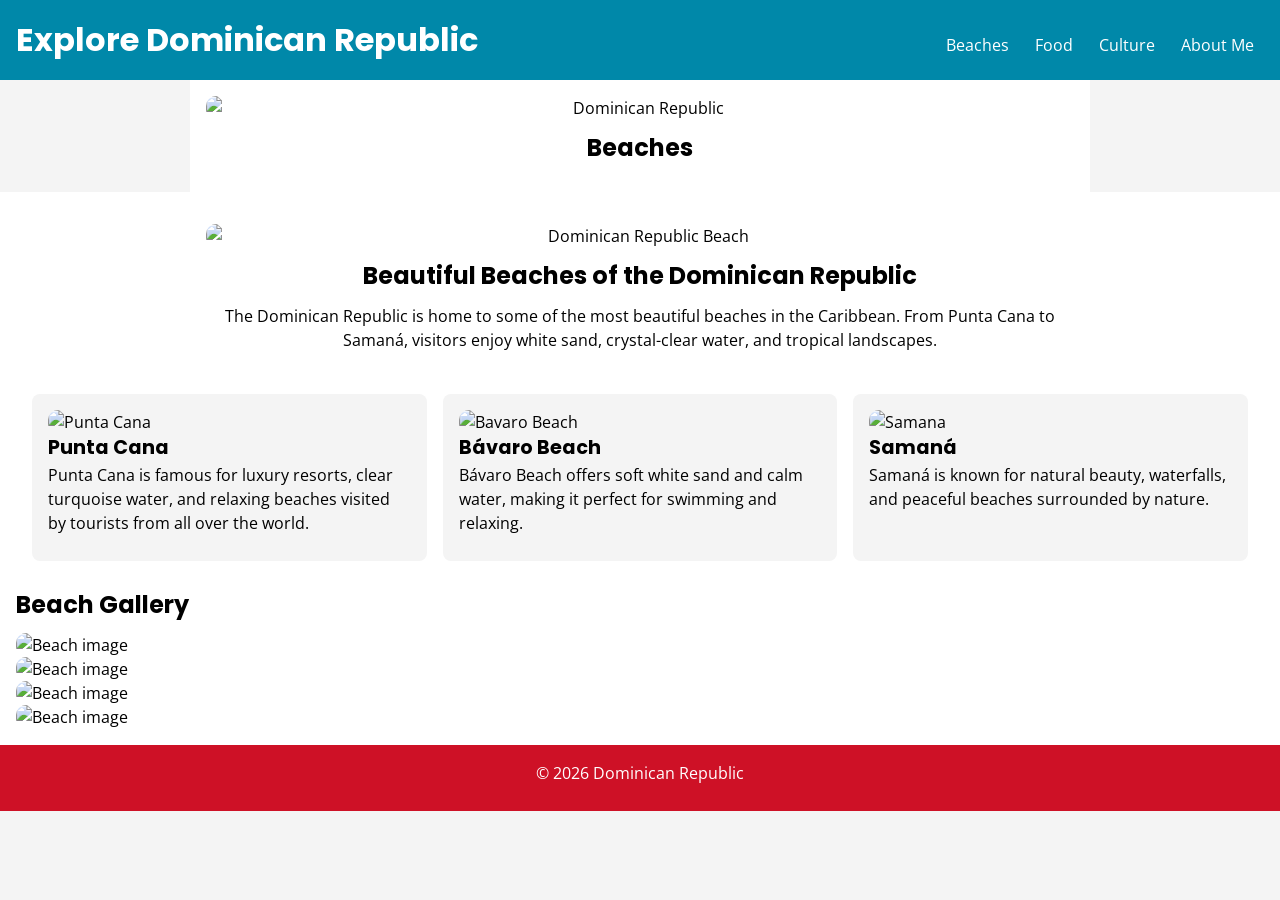
==== beaches.html @ 42fd1260 "Add files via upload" ====
<!DOCTYPE html>
<html lang="en">
<head>
  <meta charset="UTF-8">
  <meta name="viewport" content="width=device-width, initial-scale=1.0">
  <title>Dominican Republic</title>
  <link rel="stylesheet" href="style.css">
  <link rel="stylesheet" href="reset.css">
<link rel="stylesheet" href="style.css">
</head>

<body>

<script src="js/script.js"></script>

<header class="header">
 <h1>
    <a href="index.html" class="logo">
      Explore Dominican Republic
    </a>
  </h1>

  <!-- HAMBURGER BUTTON -->

  <button class="hamburger" id="hamburger">
    ☰
  </button>

  <!-- NAVIGATION -->

  <nav class="nav" id="nav-menu">

    <a href="beaches.html">Beaches</a>

    <a href="food.html">Food</a>

    <a href="culture.html">Culture</a>

    <a href="about.html">About Me</a>

  </nav>
</header>

<main>

  <!-- HERO -->
  <section class="hero">
    <img src="images/beaches1.webp" alt="Dominican Republic">
    <h2>Beaches</h2>
  </section>

  <!-- CARDS -->
  <section class="cards">
<main>

  <!-- HERO SECTION -->
  <section class="hero">

    <img src="images/beaches2.webp" alt="Dominican Republic Beach">

    <h2>Beautiful Beaches of the Dominican Republic</h2>

    <p>
      The Dominican Republic is home to some of the most beautiful beaches
      in the Caribbean. From Punta Cana to Samaná, visitors enjoy white sand,
      crystal-clear water, and tropical landscapes.
    </p>

  </section>

  <!-- BEACH CARDS -->
  <section class="cards">

    <div class="card">
      <img src="images/puntacana.webp" alt="Punta Cana">

      <h3>Punta Cana</h3>

      <p>
        Punta Cana is famous for luxury resorts, clear turquoise water,
        and relaxing beaches visited by tourists from all over the world.
      </p>
    </div>

    <div class="card">
      <img src="images/bavaro.webp" alt="Bavaro Beach">

      <h3>Bávaro Beach</h3>

      <p>
        Bávaro Beach offers soft white sand and calm water,
        making it perfect for swimming and relaxing.
      </p>
    </div>

    <div class="card">
      <img src="images/samana.webp" alt="Samana">

      <h3>Samaná</h3>

      <p>
        Samaná is known for natural beauty, waterfalls,
        and peaceful beaches surrounded by nature.
      </p>
    </div>

  </section>

  <!-- GALLERY -->
  <section class="gallery">

    <h2>Beach Gallery</h2>

    <div class="gallery-grid">

      <img src="images/bahiadelashagilas1.webp" alt="Beach image">

      <img src="images/bahiadelashagilas2.webp" alt="Beach image">

      <img src="images/bahiadelashagilas5.webp" alt="Beach image">

      <img src="images/bahiadelashagilas4.webp" alt="Beach image">

    </div>

  </section>



</body>
</html>

  </section>

</main>

<footer class="footer">
  <p>© 2026 Dominican Republic</p>
</footer>

<script src="js/script.js"></script>

</body>
</html>
---- style.css ----
@import url('https://fonts.googleapis.com/css2?family=Poppins:wght@400;600&family=Open+Sans:wght@400;500&display=swap');
/* RESET */
* {
  margin: 0;
  padding: 0;
  box-sizing: border-box;
}

/* BODY */
body {
  font-family: 'open sans', sans-serif;
}
/* HEADINGS */
h1, h2, h3 {
  font-family: 'Poppins', sans-serif;
}

/* HEADER */
.header {
  background: #002D62;
  color: white;
  padding: 1rem;
}

.nav a {
  color: white;
  margin-right: 10px;
  text-decoration: none;
}

/* HERO */
.hero {
  text-align: center;
  padding: 1rem;
}

.hero img {
  width: 100%;
}

/* CARDS - MOBILE */
.cards {
  display: flex;
  flex-direction: column;
  gap: 1rem;
  padding: 1rem;
}

.card {
  background: #f4f4f4;
  padding: 1rem;
}

/* FOOTER */
.footer {
  background: #CE1126;
  color: white;
  text-align: center;
  padding: 1rem;
}
/* TABLET */
@media (min-width: 768px) {

  .nav {
    margin-top: 10px;
  }

  .cards {
    flex-direction: row;
  }

  .card {
    flex: 1;
  }

}
/* DESKTOP */
@media (min-width: 1024px) {

  .header {
    display: flex;
    justify-content: space-between;
    align-items: center;
  }

  .hero {
    max-width: 900px;
    margin: auto;
  }

}
h2 {
  margin: 10px 0;
}

p {
  margin-bottom: 10px;
}

.card {
  border-radius: 8px;
}
body {
  background-color: #f4f4f4;
}

.hero {
  background: white;
}

.cards {
  background: #ffffff;
}

h1 {
  font-size: 2rem;
}

h2 {
  font-size: 1.5rem;
}

h3 {
  font-size: 1.2rem;
}

p {
  font-size: 1rem;
}
.logo:hover {
  color: #CE1126;
  text-decoration: underline;
}
/* BEACH PAGE */

.beach-info {
  padding: 2rem 1rem;
  text-align: center;
}

.beach-info h2 {
  margin-bottom: 1rem;
}

.beach-info ul {
  list-style: none;
  padding: 0;
}

.beach-info li {
  background: #f4f4f4;
  margin: 10px auto;
  padding: 1rem;
  max-width: 400px;
  border-radius: 8px;
}
/* FOOD PAGE */

.food-info {
  padding: 2rem 1rem;
  text-align: center;
}

.food-info h2 {
  margin-bottom: 1rem;
}

.food-info ul {
  list-style: none;
  padding: 0;
}

.food-info li {
  background: #f4f4f4;
  margin: 10px auto;
  padding: 1rem;
  max-width: 400px;
  border-radius: 8px;
}
/* CULTURE PAGE */

.culture-info {
  padding: 2rem 1rem;
  text-align: center;
}

.culture-info h2 {
  margin-bottom: 1rem;
}

.culture-info ul {
  list-style: none;
  padding: 0;
}

.culture-info li {
  background: #f4f4f4;
  margin: 10px auto;
  padding: 1rem;
  max-width: 400px;
  border-radius: 8px;
}
img {
  width: 100%;
}
img {
  width: 100%;
  border-radius: 10px;
}
iframe {
  width: 100%;
  max-width: 100%;
  border-radius: 10px;
}
.hamburger {
  font-size: 2rem;
  cursor: pointer;
}
/* RESUME PAGE */

.resume-page {
  max-width: 900px;
  margin: 2rem auto;
  padding: 2rem;
  background: white;
  border-radius: 10px;
}

.resume-page h1,
.resume-page h2 {
  color: #0088a9;
  margin-top: 1.5rem;
}

.resume-page h4 {
  margin-top: 1rem;
}

.resume-page p,
.resume-page li {
  line-height: 1.6;
}

.resume-page ul {
  padding-left: 20px;
}
/* ABOUT PAGE */

.cards ul {
  padding-left: 20px;
}

.cards li {
  margin-bottom: 10px;
}
.logo {
  color: white;
  text-decoration: none;
}
/* RESUME SECTION */

.resume-section {
  padding: 2rem 1rem;
}

.resume-section h2 {
  text-align: center;
  margin-bottom: 2rem;
}

.resume-section ul {
  padding-left: 20px;
}

.resume-section li {
  margin-bottom: 10px;
}
/* HAMBURGER NAVIGATION */

.header {
  display: flex;
  justify-content: space-between;
  align-items: center;
  padding: 1rem;
  background-color: #0088a9;
}

.logo {
  color: white;
  text-decoration: none;
}

.nav {
  display: flex;
  gap: 1rem;
}

.nav a {
  color: white;
  text-decoration: none;
}

.hamburger {
  display: none;
  background: none;
  border: none;
  font-size: 2rem;
  color: white;
  cursor: pointer;
}

/* MOBILE + TABLET */

@media (max-width: 768px) {

  .hamburger {
    display: block;
  }

  .nav {
    display: none;
    flex-direction: column;
    position: absolute;
    top: 70px;
    right: 0;
    background: #0088a9;
    width: 200px;
    padding: 1rem;
  }

  .nav.show {
    display: flex;
  }

}
/* HERO SECTION */

.hero img {
  width: 100%;
  display: block;
}

.hero-text {
  background-color: rgba(0, 0, 0, 0.7);
  color: white;
  text-align: center;
  padding: 2rem 1rem;
}

.hero-text h2 {
  font-size: 2rem;
  margin-bottom: 1rem;
}

.hero-text p {
  font-size: 1.2rem;
}
---- style.css ----
@import url('https://fonts.googleapis.com/css2?family=Poppins:wght@400;600&family=Open+Sans:wght@400;500&display=swap');
/* RESET */
* {
  margin: 0;
  padding: 0;
  box-sizing: border-box;
}

/* BODY */
body {
  font-family: 'open sans', sans-serif;
}
/* HEADINGS */
h1, h2, h3 {
  font-family: 'Poppins', sans-serif;
}

/* HEADER */
.header {
  background: #002D62;
  color: white;
  padding: 1rem;
}

.nav a {
  color: white;
  margin-right: 10px;
  text-decoration: none;
}

/* HERO */
.hero {
  text-align: center;
  padding: 1rem;
}

.hero img {
  width: 100%;
}

/* CARDS - MOBILE */
.cards {
  display: flex;
  flex-direction: column;
  gap: 1rem;
  padding: 1rem;
}

.card {
  background: #f4f4f4;
  padding: 1rem;
}

/* FOOTER */
.footer {
  background: #CE1126;
  color: white;
  text-align: center;
  padding: 1rem;
}
/* TABLET */
@media (min-width: 768px) {

  .nav {
    margin-top: 10px;
  }

  .cards {
    flex-direction: row;
  }

  .card {
    flex: 1;
  }

}
/* DESKTOP */
@media (min-width: 1024px) {

  .header {
    display: flex;
    justify-content: space-between;
    align-items: center;
  }

  .hero {
    max-width: 900px;
    margin: auto;
  }

}
h2 {
  margin: 10px 0;
}

p {
  margin-bottom: 10px;
}

.card {
  border-radius: 8px;
}
body {
  background-color: #f4f4f4;
}

.hero {
  background: white;
}

.cards {
  background: #ffffff;
}

h1 {
  font-size: 2rem;
}

h2 {
  font-size: 1.5rem;
}

h3 {
  font-size: 1.2rem;
}

p {
  font-size: 1rem;
}
.logo:hover {
  color: #CE1126;
  text-decoration: underline;
}
/* BEACH PAGE */

.beach-info {
  padding: 2rem 1rem;
  text-align: center;
}

.beach-info h2 {
  margin-bottom: 1rem;
}

.beach-info ul {
  list-style: none;
  padding: 0;
}

.beach-info li {
  background: #f4f4f4;
  margin: 10px auto;
  padding: 1rem;
  max-width: 400px;
  border-radius: 8px;
}
/* FOOD PAGE */

.food-info {
  padding: 2rem 1rem;
  text-align: center;
}

.food-info h2 {
  margin-bottom: 1rem;
}

.food-info ul {
  list-style: none;
  padding: 0;
}

.food-info li {
  background: #f4f4f4;
  margin: 10px auto;
  padding: 1rem;
  max-width: 400px;
  border-radius: 8px;
}
/* CULTURE PAGE */

.culture-info {
  padding: 2rem 1rem;
  text-align: center;
}

.culture-info h2 {
  margin-bottom: 1rem;
}

.culture-info ul {
  list-style: none;
  padding: 0;
}

.culture-info li {
  background: #f4f4f4;
  margin: 10px auto;
  padding: 1rem;
  max-width: 400px;
  border-radius: 8px;
}
img {
  width: 100%;
}
img {
  width: 100%;
  border-radius: 10px;
}
iframe {
  width: 100%;
  max-width: 100%;
  border-radius: 10px;
}
.hamburger {
  font-size: 2rem;
  cursor: pointer;
}
/* RESUME PAGE */

.resume-page {
  max-width: 900px;
  margin: 2rem auto;
  padding: 2rem;
  background: white;
  border-radius: 10px;
}

.resume-page h1,
.resume-page h2 {
  color: #0088a9;
  margin-top: 1.5rem;
}

.resume-page h4 {
  margin-top: 1rem;
}

.resume-page p,
.resume-page li {
  line-height: 1.6;
}

.resume-page ul {
  padding-left: 20px;
}
/* ABOUT PAGE */

.cards ul {
  padding-left: 20px;
}

.cards li {
  margin-bottom: 10px;
}
.logo {
  color: white;
  text-decoration: none;
}
/* RESUME SECTION */

.resume-section {
  padding: 2rem 1rem;
}

.resume-section h2 {
  text-align: center;
  margin-bottom: 2rem;
}

.resume-section ul {
  padding-left: 20px;
}

.resume-section li {
  margin-bottom: 10px;
}
/* HAMBURGER NAVIGATION */

.header {
  display: flex;
  justify-content: space-between;
  align-items: center;
  padding: 1rem;
  background-color: #0088a9;
}

.logo {
  color: white;
  text-decoration: none;
}

.nav {
  display: flex;
  gap: 1rem;
}

.nav a {
  color: white;
  text-decoration: none;
}

.hamburger {
  display: none;
  background: none;
  border: none;
  font-size: 2rem;
  color: white;
  cursor: pointer;
}

/* MOBILE + TABLET */

@media (max-width: 768px) {

  .hamburger {
    display: block;
  }

  .nav {
    display: none;
    flex-direction: column;
    position: absolute;
    top: 70px;
    right: 0;
    background: #0088a9;
    width: 200px;
    padding: 1rem;
  }

  .nav.show {
    display: flex;
  }

}
/* HERO SECTION */

.hero img {
  width: 100%;
  display: block;
}

.hero-text {
  background-color: rgba(0, 0, 0, 0.7);
  color: white;
  text-align: center;
  padding: 2rem 1rem;
}

.hero-text h2 {
  font-size: 2rem;
  margin-bottom: 1rem;
}

.hero-text p {
  font-size: 1.2rem;
}
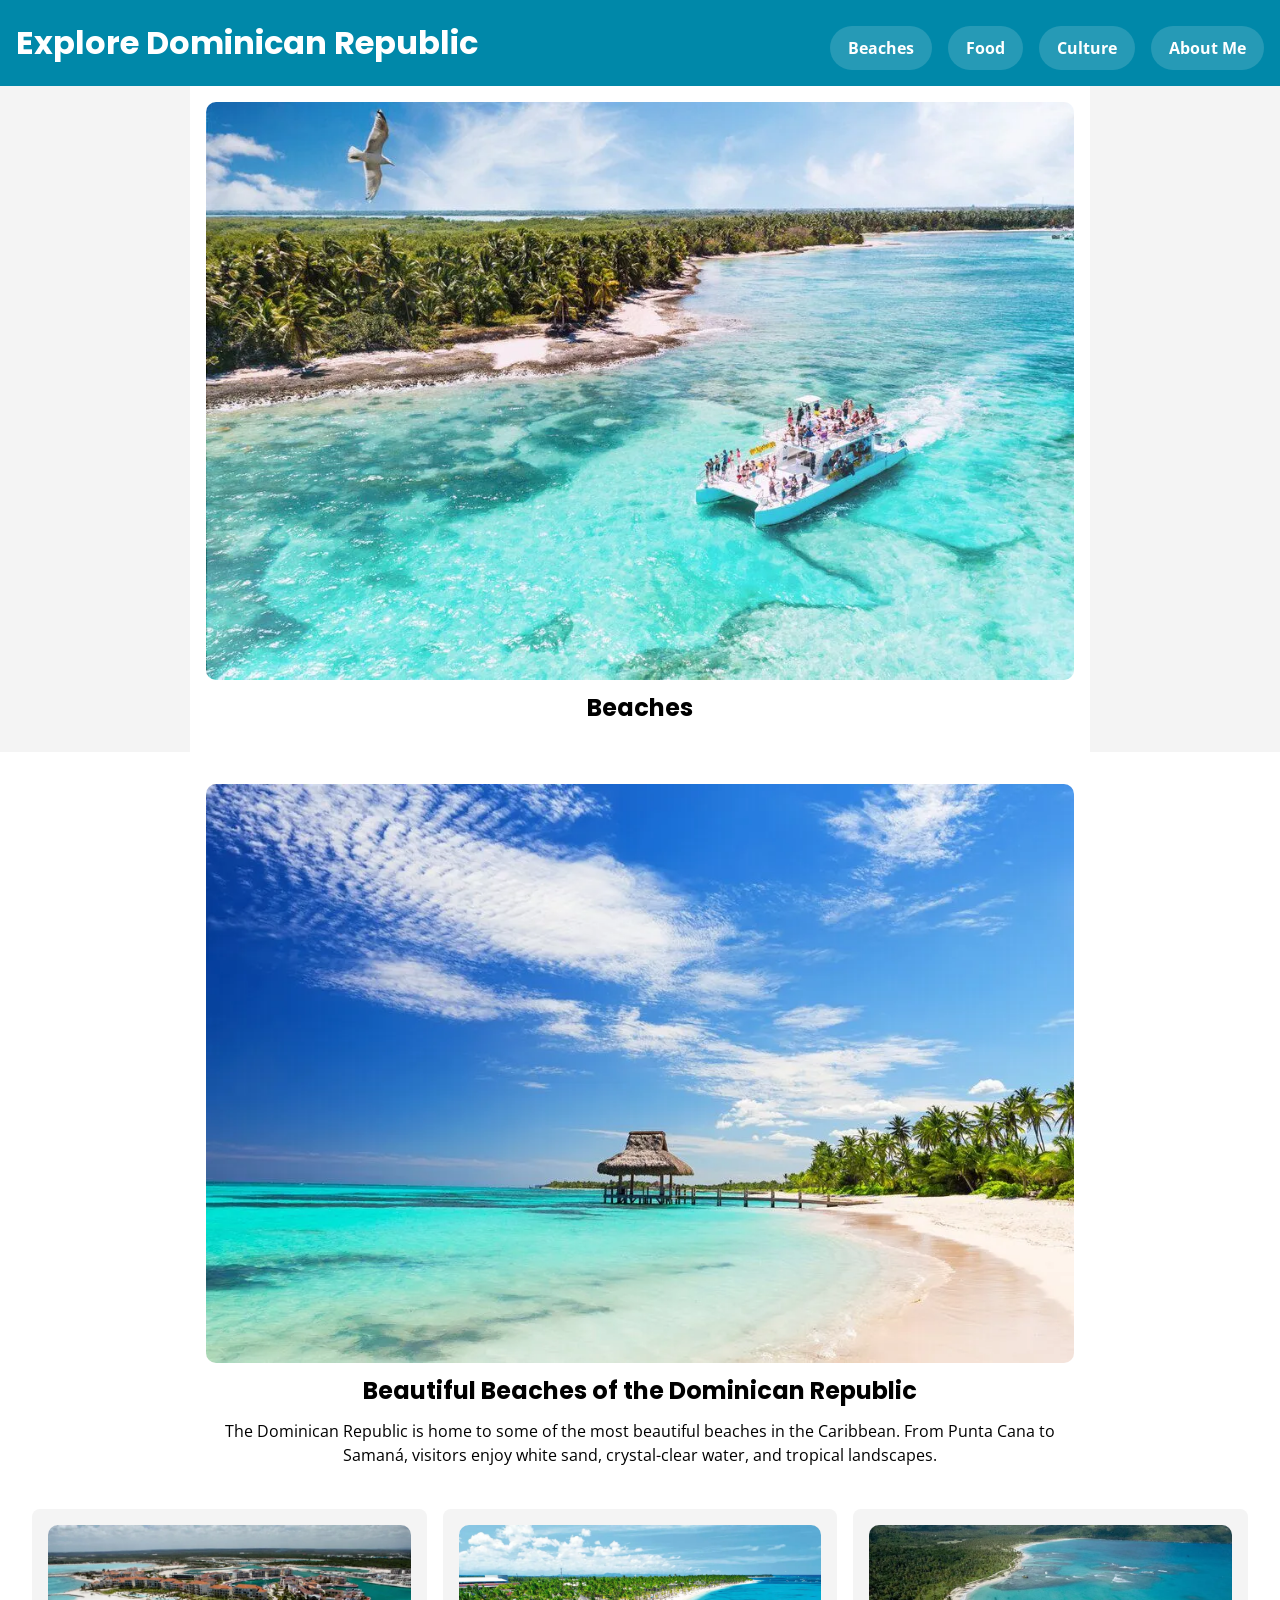
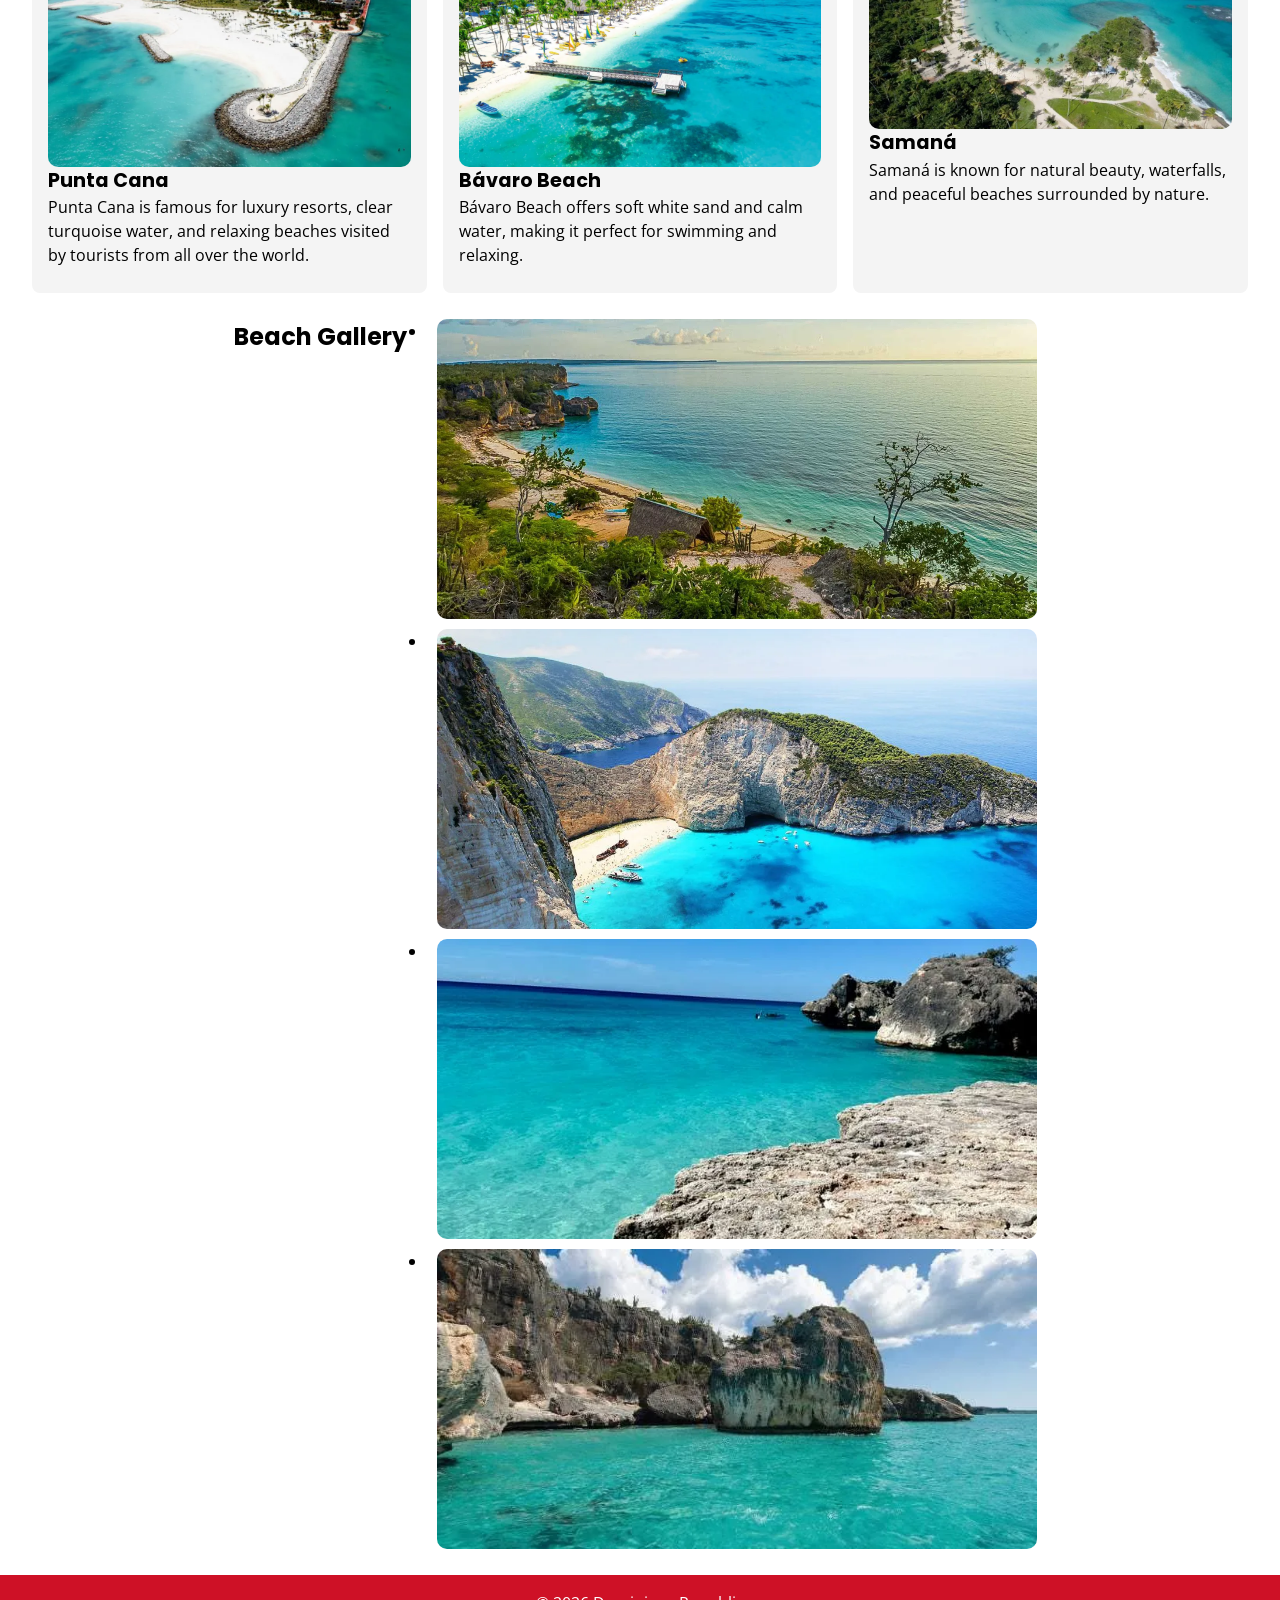
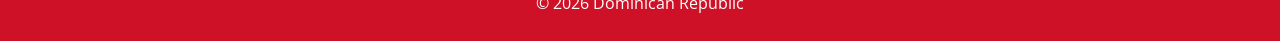
==== commit 997b5ea7: "Add files via upload" ====
--- a/beaches.html
+++ b/beaches.html
@@ -112,14 +112,16 @@
     <h2>Beach Gallery</h2>
 
     <div class="gallery-grid">
+      <ul> 
 
-      <img src="images/bahiadelashagilas1.webp" alt="Beach image">
+      <li><img src="images/bahiadelashagilas1.webp" alt="Beach image"></li>
 
-      <img src="images/bahiadelashagilas2.webp" alt="Beach image">
+      <li><img src="images/bahiadelashagilas2.webp" alt="Beach image"></li>
 
-      <img src="images/bahiadelashagilas5.webp" alt="Beach image">
+      <li><img src="images/bahiadelashagilas5.webp" alt="Beach image"></li>
 
-      <img src="images/bahiadelashagilas4.webp" alt="Beach image">
+      <li><img src="images/bahiadelashagilas4.webp" alt="Beach image"></li>
+      </div>
 
     </div>
 
--- a/style.css
+++ b/style.css
@@ -21,12 +21,21 @@
   color: white;
   padding: 1rem;
 }
-
 .nav a {
   color: white;
-  margin-right: 10px;
-  text-decoration: none;
-}
+  text-decoration: none;
+  background-color: rgba(255, 255, 255, 0.15);
+  padding: 10px 18px;
+  border-radius: 30px;
+  font-weight: bold;
+  transition: 0.3s;
+}
+.nav a:hover {
+  background-color: #f04040;
+  color: rgb(250, 247, 247);
+  transform: scale(1.05);
+}
+
 
 /* HERO */
 .hero {
@@ -355,3 +364,55 @@
 .hero-text p {
   font-size: 1.2rem;
 }
+/* FOOD LINKS */
+
+.food-info a {
+  display: inline-block;
+  background-color: #0088a9;
+  color: white;
+  text-decoration: none;
+  padding: 12px 20px;
+  margin: 10px 0;
+  border-radius: 30px;
+  transition: 0.3s;
+  font-weight: bold;
+}
+
+.food-info a:hover {
+  background-color: #ec2a2a;
+  color: rgb(253, 251, 251);
+  transform: scale(1.05);
+}
+/* CULTURE LINKS */
+
+.culture-info a {
+  display: inline-block;
+  background-color: #0088a9;
+  color: white;
+  text-decoration: none;
+  padding: 12px 20px;
+  margin: 10px 0;
+  border-radius: 30px;
+  transition: 0.3s;
+  font-weight: bold;
+}
+
+.culture-info a:hover {
+  background-color: #e62727;
+  color: rgb(248, 246, 246);
+  transform: scale(1.05);
+}
+/* GALLERY IMAGES */
+
+.gallery img {
+  width: 600px;
+  height: 300px;
+  object-fit: cover;
+  border-radius: 10px;
+  margin: 10px;
+}
+.gallery {
+  display: flex;
+  flex-wrap: wrap;
+  justify-content: center;
+}
--- a/style.css
+++ b/style.css
@@ -21,12 +21,21 @@
   color: white;
   padding: 1rem;
 }
-
 .nav a {
   color: white;
-  margin-right: 10px;
-  text-decoration: none;
-}
+  text-decoration: none;
+  background-color: rgba(255, 255, 255, 0.15);
+  padding: 10px 18px;
+  border-radius: 30px;
+  font-weight: bold;
+  transition: 0.3s;
+}
+.nav a:hover {
+  background-color: #f04040;
+  color: rgb(250, 247, 247);
+  transform: scale(1.05);
+}
+
 
 /* HERO */
 .hero {
@@ -355,3 +364,55 @@
 .hero-text p {
   font-size: 1.2rem;
 }
+/* FOOD LINKS */
+
+.food-info a {
+  display: inline-block;
+  background-color: #0088a9;
+  color: white;
+  text-decoration: none;
+  padding: 12px 20px;
+  margin: 10px 0;
+  border-radius: 30px;
+  transition: 0.3s;
+  font-weight: bold;
+}
+
+.food-info a:hover {
+  background-color: #ec2a2a;
+  color: rgb(253, 251, 251);
+  transform: scale(1.05);
+}
+/* CULTURE LINKS */
+
+.culture-info a {
+  display: inline-block;
+  background-color: #0088a9;
+  color: white;
+  text-decoration: none;
+  padding: 12px 20px;
+  margin: 10px 0;
+  border-radius: 30px;
+  transition: 0.3s;
+  font-weight: bold;
+}
+
+.culture-info a:hover {
+  background-color: #e62727;
+  color: rgb(248, 246, 246);
+  transform: scale(1.05);
+}
+/* GALLERY IMAGES */
+
+.gallery img {
+  width: 600px;
+  height: 300px;
+  object-fit: cover;
+  border-radius: 10px;
+  margin: 10px;
+}
+.gallery {
+  display: flex;
+  flex-wrap: wrap;
+  justify-content: center;
+}
